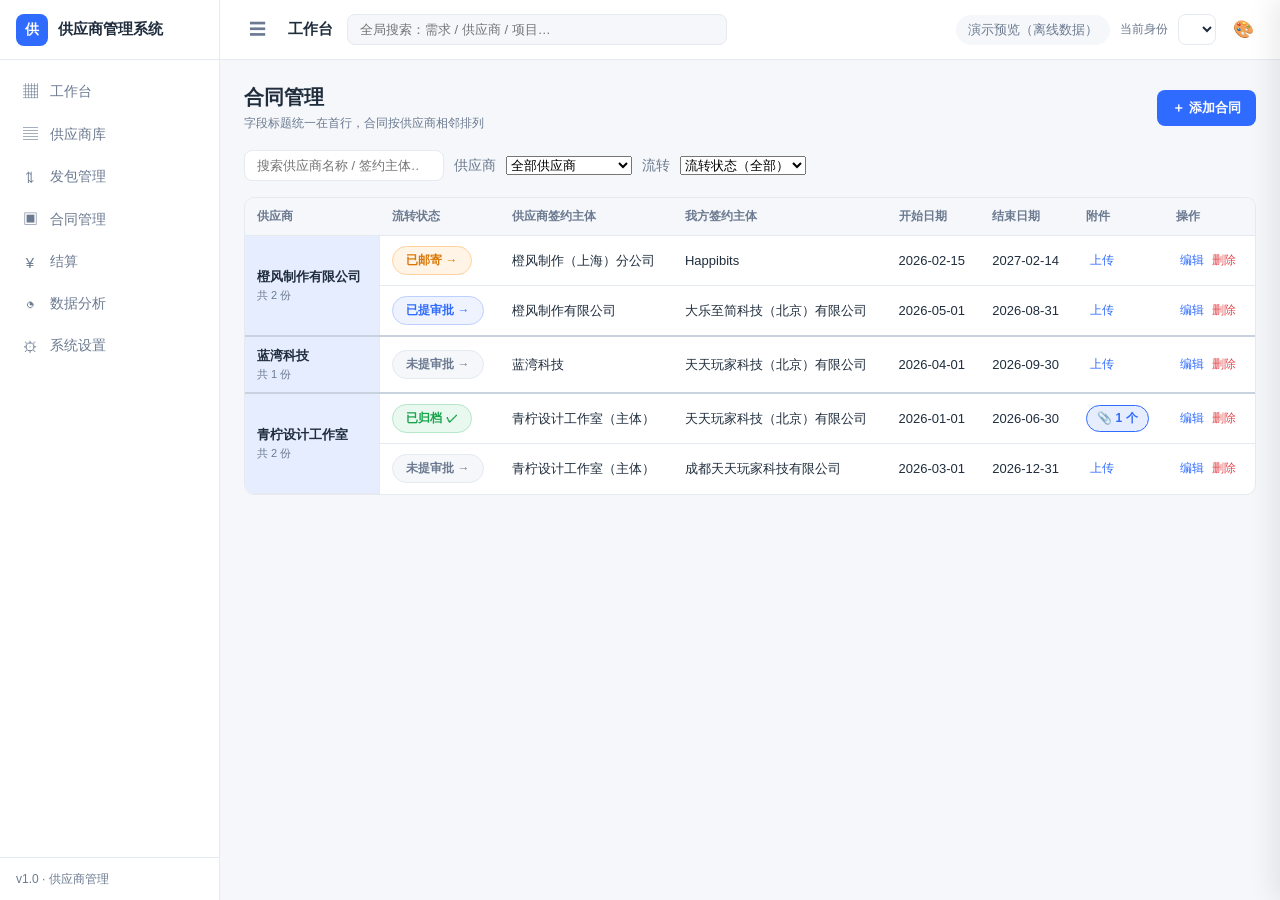
==== preview.html @ 961979a0 "feat: 合同管理改为统一竖排表格（表头仅首行一次，供应商成组合并首列、组间加粗分隔线，去掉品类标签）；新增本地离线预览页 preview.html" ====
<!DOCTYPE html>
<html lang="zh-CN">
<head>
  <meta charset="UTF-8" />
  <meta name="viewport" content="width=device-width, initial-scale=1.0" />
  <title>供应商管理系统 · 离线演示预览</title>
  <link rel="stylesheet" href="css/style.css" />
  <script src="js/vendor/workbuddy-cloud-sdk.js"></script>
</head>
<body>
  <!-- 登录页（预览模式下不会显示） -->
  <div class="login-page" id="loginPage" hidden>
    <div class="login-card">
      <div class="login-brand">
        <div class="logo-mark" id="loginLogoMark">供</div>
        <h1 id="loginSiteName">供应商管理系统</h1>
      </div>
      <p class="login-desc">登录后查看与编辑团队共享的供应商数据</p>
      <div class="login-form" id="loginForm">
        <label class="login-field">
          <span>手机号</span>
          <input type="tel" id="loginPhone" maxlength="11" placeholder="请输入 11 位手机号" autocomplete="tel" />
        </label>
        <label class="login-field">
          <span>验证码</span>
          <div class="otp-row">
            <input type="text" id="loginCode" maxlength="6" placeholder="6 位验证码" autocomplete="one-time-code" />
            <button type="button" class="btn btn-ghost" id="loginSendCode">获取验证码</button>
          </div>
        </label>
        <button type="button" class="btn btn-primary login-submit" id="loginSubmit">登录 / 注册</button>
        <div class="login-divider"><span>或</span></div>
        <button type="button" class="btn btn-wechat" id="loginWechat">微信登录</button>
        <div class="login-error" id="loginError"></div>
      </div>
      <p class="login-foot">登录即表示您同意仅在工作范围内使用本系统数据</p>
    </div>
  </div>

  <div class="app" id="appShell">
    <!-- 侧边栏 -->
    <aside class="sidebar" id="sidebar">
      <div class="sidebar-logo">
        <div class="logo-mark" id="logo-mark">供</div>
        <span class="logo-text" id="logo-text">供应商管理系统</span>
      </div>
      <nav class="sidebar-nav" id="sidebarNav">
        <a class="nav-item" href="#/dashboard" data-route="dashboard">
          <span class="nav-icon">▦</span><span class="nav-label">工作台</span>
        </a>
        <a class="nav-item" href="#/suppliers" data-route="suppliers">
          <span class="nav-icon">▤</span><span class="nav-label">供应商库</span>
        </a>
        <a class="nav-item" href="#/dispatch" data-route="dispatch">
          <span class="nav-icon">⇅</span><span class="nav-label">发包管理</span>
        </a>
        <a class="nav-item" href="#/contracts" data-route="contracts">
          <span class="nav-icon">▣</span><span class="nav-label">合同管理</span>
        </a>
        <a class="nav-item" href="#/settlement" data-route="settlement">
          <span class="nav-icon">¥</span><span class="nav-label">结算</span>
        </a>
        <a class="nav-item" href="#/analytics" data-route="analytics">
          <span class="nav-icon">◔</span><span class="nav-label">数据分析</span>
        </a>
        <a class="nav-item" href="#/settings" data-route="settings">
          <span class="nav-icon">⚙</span><span class="nav-label">系统设置</span>
        </a>
      </nav>
      <div class="sidebar-footer">
        <span class="version-tag" id="versionTag">v1.0 · 供应商管理</span>
      </div>
    </aside>

    <!-- 主区域 -->
    <div class="main" id="mainArea">
      <header class="topbar">
        <button class="icon-btn" id="menuToggle" title="收起/展开菜单">☰</button>
        <div class="breadcrumb" id="breadcrumb">工作台</div>
        <div class="global-search-wrap" id="globalSearchWrap">
          <input type="search" class="global-search" id="globalSearch" placeholder="全局搜索：需求 / 供应商 / 项目…" autocomplete="off" />
          <div class="search-results" id="searchResults"></div>
        </div>
        <div class="topbar-right">
          <span class="user-chip" id="userChip" title="当前登录账号">未登录</span>
          <button class="icon-btn" id="logoutBtn" title="退出登录" hidden>⏻</button>
          <label class="user-label">当前身份</label>
          <select class="user-select" id="currentUserSelect" title="切换当前身份（用于权限模拟）"></select>
          <button class="icon-btn" id="designToggle" title="界面设计器">🎨</button>
        </div>
      </header>
      <main class="content" id="pageContainer"></main>
    </div>
  </div>

  <!-- 供应商自助入库页 -->
  <div class="onboard-page" id="onboardPage" hidden>
    <div class="onboard-box" id="onboardBox"></div>
  </div>

  <!-- 通用弹窗 -->
  <div class="modal-overlay" id="modalOverlay"></div>
  <div class="modal" id="modal" role="dialog"></div>

  <!-- 界面设计器 -->
  <div class="design-overlay" id="designOverlay"></div>
  <aside class="design-panel" id="designPanel">
    <div class="design-panel-head">
      <div class="design-panel-title">🎨 界面设计器</div>
      <button class="icon-btn" id="designClose" title="关闭">✕</button>
    </div>
    <div class="design-panel-body">
      <section class="design-section">
        <h3 class="design-section-title">站点信息</h3>
        <label class="design-field">
          <span>站点标题</span>
          <input type="text" id="designSiteName" />
        </label>
        <label class="design-field">
          <span>Logo 标识（1–2 个字）</span>
          <input type="text" id="designLogoMark" maxlength="2" />
        </label>
      </section>
      <section class="design-section">
        <h3 class="design-section-title">主色调</h3>
        <div class="color-swatches" id="colorSwatches"></div>
        <label class="design-field">
          <span>自定义颜色</span>
          <input type="color" id="designCustomColor" />
        </label>
      </section>
      <section class="design-section">
        <h3 class="design-section-title">外观主题</h3>
        <div class="theme-toggle">
          <button type="button" class="theme-option" data-theme-choice="light">☀️ 浅色</button>
          <button type="button" class="theme-option" data-theme-choice="dark">🌙 深色</button>
        </div>
      </section>
    </div>
    <div class="design-panel-foot">
      <button class="btn btn-ghost" id="designReset">恢复默认</button>
      <button class="btn btn-primary" id="designSave">保存设计</button>
    </div>
  </aside>

  <script src="js/app.js"></script>
  <script>
    /* 离线演示预览：不连接云端，注入演示数据直接渲染（仅本地 preview.html 使用，不影响正式站点） */
    (function () {
      var DEMO_SUPPLIERS = [
        { id: "s1", name: "青柠设计工作室", category: "设计类" },
        { id: "s2", name: "橙风制作有限公司", category: "制作类" },
        { id: "s3", name: "蓝湾科技", category: "科技类" }
      ];
      var DEMO_CONTRACTS = [
        { id: "c1", supplierId: "s1", supplierParty: "青柠设计工作室（主体）", ourParty: "天天玩家科技（北京）有限公司", startDate: "2026-01-01", endDate: "2026-06-30", flowStatus: "已归档", files: [{ name: "合同扫描件.pdf", size: 524288 }] },
        { id: "c2", supplierId: "s1", supplierParty: "青柠设计工作室（主体）", ourParty: "成都天天玩家科技有限公司", startDate: "2026-03-01", endDate: "2026-12-31", flowStatus: "未提审批", files: [] },
        { id: "c3", supplierId: "s2", supplierParty: "橙风制作（上海）分公司", ourParty: "Happibits", startDate: "2026-02-15", endDate: "2027-02-14", flowStatus: "已邮寄", files: [] },
        { id: "c4", supplierId: "s2", supplierParty: "橙风制作有限公司", ourParty: "大乐至简科技（北京）有限公司", startDate: "2026-05-01", endDate: "2026-08-31", flowStatus: "已提审批", files: [] },
        { id: "c5", supplierId: "s3", supplierParty: "蓝湾科技", ourParty: "天天玩家科技（北京）有限公司", startDate: "2026-04-01", endDate: "2026-09-30", flowStatus: "未提审批", files: [] }
      ];

      var injected = false;
      function inject() {
        if (injected) return;
        var d = window.__spmDebug;
        if (!d) return;
        injected = true;
        d.setSessionFake({ name: "演示预览" });
        d.seed(DEMO_SUPPLIERS, DEMO_CONTRACTS);
        var login = document.getElementById("loginPage");
        login.hidden = true;
        var shell = document.getElementById("appShell");
        shell.style.display = "";
        var chip = document.getElementById("userChip");
        chip.textContent = "演示预览（离线数据）";
        var logout = document.getElementById("logoutBtn");
        logout.hidden = true;
        d.renderContracts();
        // 兜底守护：若初始化收尾流程又把登录页显示出来，立即恢复预览视图
        new MutationObserver(function () {
          if (login.hidden === false) {
            login.hidden = true;
            shell.style.display = "";
            d.renderContracts();
          }
        }).observe(login, { attributes: true, attributeFilter: ["hidden"] });
      }

      (function attempt() {
        var d = window.__spmDebug;
        var login = document.getElementById("loginPage");
        if (!d || !login) return setTimeout(attempt, 100);
        // 登录页已显示说明初始化已走到终态，稍等片刻再注入
        if (!login.hidden) return setTimeout(inject, 500);
        inject();
      })();
    })();
  </script>
</body>
</html>
---- css/style.css ----
/* ========== 供应商管理系统 · 全功能样式 ========== */
:root {
  --bg: #f5f7fa;
  --surface: #ffffff;
  --border: #e5e9f0;
  --border-strong: #c9d3e0;
  --text: #1f2d3d;
  --text-secondary: #6b7a90;
  --primary: #2f6bff;
  --primary-soft: #eaf1ff;
  --danger: #e5484d;
  --success: #1e9e5a;
  --warning: #e8842f;
  --radius: 10px;
  --sidebar-w: 220px;
  --sidebar-w-collapsed: 64px;
  --topbar-h: 60px;
}

* { margin: 0; padding: 0; box-sizing: border-box; }
[hidden] { display: none !important; }

html, body { height: 100%; }

body {
  font-family: "PingFang SC", "Microsoft YaHei", "Segoe UI", sans-serif;
  background: var(--bg);
  color: var(--text);
  font-size: 14px;
  -webkit-font-smoothing: antialiased;
}

.app { display: flex; height: 100vh; overflow: hidden; }

a { color: inherit; }

/* ---------- 侧边栏 ---------- */
.sidebar {
  width: var(--sidebar-w);
  background: var(--surface);
  border-right: 1px solid var(--border);
  display: flex;
  flex-direction: column;
  transition: width .2s ease;
  flex-shrink: 0;
}
.sidebar.collapsed { width: var(--sidebar-w-collapsed); }
.sidebar.collapsed .logo-text,
.sidebar.collapsed .nav-item span:not(.nav-icon),
.sidebar.collapsed .sidebar-footer { display: none; }
.sidebar.collapsed .nav-item { justify-content: center; }

.sidebar-logo {
  height: var(--topbar-h);
  display: flex; align-items: center; gap: 10px;
  padding: 0 16px; border-bottom: 1px solid var(--border);
}
.logo-mark {
  width: 32px; height: 32px; border-radius: 8px;
  background: var(--primary); color: #fff;
  display: flex; align-items: center; justify-content: center;
  font-weight: 700; flex-shrink: 0;
}
.logo-text { font-weight: 600; font-size: 15px; white-space: nowrap; }

.sidebar-nav { flex: 1; padding: 12px 8px; overflow-y: auto; }
.nav-item {
  display: flex; align-items: center; gap: 10px;
  padding: 10px 12px; border-radius: 8px;
  color: var(--text-secondary); text-decoration: none;
  margin-bottom: 4px; transition: background .15s, color .15s; white-space: nowrap;
}
.nav-item:hover { background: var(--primary-soft); color: var(--primary); }
.nav-item.active { background: var(--primary-soft); color: var(--primary); font-weight: 600; }
.nav-icon { width: 20px; text-align: center; font-size: 15px; flex-shrink: 0; }

.sidebar-footer { padding: 12px 16px; border-top: 1px solid var(--border); }
.version-tag { font-size: 12px; color: var(--text-secondary); }

/* ---------- 主区域 ---------- */
.main { flex: 1; display: flex; flex-direction: column; min-width: 0; }

.topbar {
  height: var(--topbar-h);
  background: var(--surface);
  border-bottom: 1px solid var(--border);
  display: flex; align-items: center; gap: 14px;
  padding: 0 20px; flex-shrink: 0;
}
.icon-btn {
  background: none; border: none; font-size: 17px; cursor: pointer;
  color: var(--text-secondary); width: 34px; height: 34px; border-radius: 8px;
  flex-shrink: 0;
}
.icon-btn:hover { background: var(--primary-soft); color: var(--primary); }

.breadcrumb { font-weight: 600; font-size: 15px; white-space: nowrap; }

.global-search-wrap { position: relative; flex: 1; max-width: 380px; }
.global-search {
  width: 100%; padding: 7px 12px;
  border: 1px solid var(--border); border-radius: 8px;
  background: var(--bg); color: var(--text); outline: none; font-size: 13px;
}
.global-search:focus { border-color: var(--primary); background: var(--surface); }
.search-results {
  position: absolute; top: 42px; left: 0; right: 0;
  background: var(--surface); border: 1px solid var(--border); border-radius: 10px;
  box-shadow: 0 10px 30px rgba(0,0,0,.12); display: none; z-index: 50;
  max-height: 340px; overflow-y: auto;
}
.search-results.show { display: block; }
.search-group { padding: 8px 12px 2px; font-size: 12px; color: var(--text-secondary); }
.search-item {
  padding: 8px 12px; cursor: pointer; font-size: 13px;
  display: flex; justify-content: space-between; gap: 8px; align-items: center;
}
.search-item:hover { background: var(--primary-soft); }
.search-item .si-sub { color: var(--text-secondary); font-size: 12px; }

.topbar-right { margin-left: auto; display: flex; align-items: center; gap: 10px; }
.user-label { font-size: 12px; color: var(--text-secondary); }
.user-select {
  padding: 6px 8px; border: 1px solid var(--border); border-radius: 8px;
  background: var(--surface); color: var(--text); font-size: 13px; outline: none;
  max-width: 130px;
}
.user-select:focus { border-color: var(--primary); }

.content { flex: 1; overflow-y: auto; padding: 24px; }

/* ---------- 通用按钮 ---------- */
.btn {
  display: inline-flex; align-items: center; gap: 6px;
  padding: 8px 14px; border-radius: 8px; font-size: 13px;
  cursor: pointer; border: 1px solid transparent; line-height: 1.4;
  white-space: nowrap;
}
.btn-primary { background: var(--primary); color: #fff; font-weight: 600; }
.btn-primary:hover { filter: brightness(1.07); }
.btn-ghost { background: var(--surface); color: var(--text); border-color: var(--border); }
.btn-ghost:hover { border-color: var(--primary); color: var(--primary); }
.btn-danger { background: #fdeaea; color: var(--danger); }
.btn-danger:hover { background: #fad5d5; }
.btn-outline { background: transparent; color: var(--primary); border-color: var(--primary); }
.btn-outline:hover { background: var(--primary-soft); }
.btn-sm { padding: 4px 9px; font-size: 12px; border-radius: 6px; }
.btn:disabled { opacity: .5; cursor: not-allowed; }

/* ---------- 页面头 & 工具栏 ---------- */
.page-head {
  display: flex; align-items: center; justify-content: space-between;
  margin-bottom: 18px; gap: 12px; flex-wrap: wrap;
}
.page-title { font-size: 20px; font-weight: 700; }
.page-sub { font-size: 12px; color: var(--text-secondary); margin-top: 4px; font-weight: 400; }
.page-actions { display: flex; gap: 10px; flex-wrap: wrap; }

.toolbar {
  display: flex; align-items: center; gap: 10px; flex-wrap: wrap;
  margin-bottom: 16px;
}
.toolbar .spacer { flex: 1; }
.search-box input {
  padding: 7px 12px; border: 1px solid var(--border); border-radius: 8px;
  background: var(--surface); color: var(--text); font-size: 13px; outline: none;
  min-width: 200px;
}
.search-box input:focus { border-color: var(--primary); }

.filter-bar { display: flex; gap: 10px; flex-wrap: wrap; align-items: center; margin-bottom: 16px; }
.filter-item { display: flex; flex-direction: column; gap: 3px; }
.filter-item > span { font-size: 11px; color: var(--text-secondary); }
.filter-item select, .filter-item input {
  padding: 6px 10px; border: 1px solid var(--border); border-radius: 8px;
  background: var(--surface); color: var(--text); font-size: 13px; outline: none;
  min-width: 120px;
}
.filter-item select:focus, .filter-item input:focus { border-color: var(--primary); }

/* ---------- 卡片 & 统计 ---------- */
.stat-row { display: grid; grid-template-columns: repeat(auto-fit, minmax(160px, 1fr)); gap: 14px; margin-bottom: 20px; }
.stat-card {
  background: var(--surface); border: 1px solid var(--border); border-radius: var(--radius);
  padding: 16px 18px; cursor: default;
}
.stat-card.clickable { cursor: pointer; transition: box-shadow .15s, transform .15s; }
.stat-card.clickable:hover { box-shadow: 0 6px 18px rgba(0,0,0,.08); transform: translateY(-2px); }
.stat-label { font-size: 12px; color: var(--text-secondary); margin-bottom: 6px; }
.stat-value { font-size: 26px; font-weight: 700; line-height: 1.1; }
.stat-value .unit { font-size: 14px; font-weight: 500; color: var(--text-secondary); margin-left: 2px; }
.stat-sub { font-size: 12px; color: var(--text-secondary); margin-top: 6px; }

.card {
  background: var(--surface); border: 1px solid var(--border); border-radius: var(--radius);
  padding: 18px; margin-bottom: 18px;
}
.card-head { display: flex; align-items: center; justify-content: space-between; margin-bottom: 14px; gap: 10px; }
.card-title { font-size: 15px; font-weight: 600; }

/* ---------- 徽章 ---------- */
.badge {
  display: inline-flex; align-items: center; gap: 4px;
  padding: 2px 9px; border-radius: 999px; font-size: 12px; font-weight: 600;
  line-height: 1.7; white-space: nowrap;
}
.badge.gray   { background: #eef1f5; color: #5b6b7d; }
.badge.blue   { background: #e7f0ff; color: #2f6bff; }
.badge.green  { background: #e4f6ec; color: #1e9e5a; }
.badge.red    { background: #fdeaea; color: #e5484d; }
.badge.orange { background: #fff0e0; color: #e8842f; }
.badge.purple { background: #f0eaff; color: #7c5cff; }

.tag {
  display: inline-block; padding: 1px 7px; border-radius: 5px; font-size: 11px;
  background: var(--bg); border: 1px solid var(--border); color: var(--text-secondary);
  margin: 1px 2px 1px 0;
}

/* ---------- 表格 ---------- */
.table-wrap { background: var(--surface); border: 1px solid var(--border); border-radius: var(--radius); overflow: auto; }
.data-table { width: 100%; border-collapse: collapse; font-size: 13px; min-width: 640px; }
.data-table th, .data-table td {
  padding: 10px 12px; text-align: left; border-bottom: 1px solid var(--border);
  vertical-align: middle;
}
.data-table thead th {
  background: var(--bg); color: var(--text-secondary); font-weight: 600; font-size: 12px;
  white-space: nowrap; position: sticky; top: 0; z-index: 2;
}
.data-table tbody tr:last-child td { border-bottom: none; }
.data-table tbody tr:hover { background: var(--primary-soft); }
.data-table .num { text-align: right; font-variant-numeric: tabular-nums; }
.data-table td .cell-sub { font-size: 11px; color: var(--text-secondary); }
.row-actions { display: flex; gap: 6px; white-space: nowrap; }
.link-btn { background: none; border: none; color: var(--primary); cursor: pointer; font-size: 12px; padding: 2px 4px; }
.link-btn:hover { text-decoration: underline; }
.link-btn.danger { color: var(--danger); }

.cell-input, .cell-select {
  padding: 4px 6px; border: 1px solid var(--border); border-radius: 6px;
  background: var(--surface); color: var(--text); font-size: 12px; outline: none;
}
.cell-input { width: 70px; }
.cell-input:focus, .cell-select:focus { border-color: var(--primary); }

/* ---------- 看板 ---------- */
.kanban { display: grid; grid-template-columns: repeat(auto-fit, minmax(240px, 1fr)); gap: 14px; }
.kanban-col { background: var(--bg); border-radius: var(--radius); padding: 12px; min-height: 120px; }
.kanban-head {
  display: flex; align-items: center; justify-content: space-between;
  margin-bottom: 10px; font-size: 13px; font-weight: 600; color: var(--text-secondary);
}
.kanban-count { font-size: 12px; background: var(--surface); border: 1px solid var(--border); padding: 1px 8px; border-radius: 999px; }
.kanban-cards { display: flex; flex-direction: column; gap: 8px; }
.kanban-card {
  background: var(--surface); border: 1px solid var(--border); border-radius: 9px;
  padding: 10px 12px; cursor: pointer; transition: box-shadow .15s;
}
.kanban-card:hover { box-shadow: 0 4px 14px rgba(0,0,0,.1); }
.kanban-card .kc-title { font-weight: 600; font-size: 13px; margin-bottom: 6px; }
.kanban-card .kc-meta { display: flex; flex-wrap: wrap; gap: 5px; margin-bottom: 6px; }
.kanban-card .kc-foot { font-size: 11px; color: var(--text-secondary); display: flex; justify-content: space-between; gap: 6px; }
.kanban-empty { text-align: center; color: var(--text-secondary); font-size: 12px; padding: 20px 0; }

/* ---------- 表单 ---------- */
.form-grid { display: grid; grid-template-columns: repeat(2, 1fr); gap: 14px 18px; }
.form-grid .full { grid-column: 1 / -1; }
.form-field { display: flex; flex-direction: column; gap: 5px; }
.form-field > label { font-size: 12px; color: var(--text-secondary); }
.form-field .req { color: var(--danger); margin-left: 2px; }
.form-field input[type="text"],
.form-field input[type="number"],
.form-field input[type="date"],
.form-field input[type="month"],
.form-field select,
.form-field textarea {
  padding: 8px 10px; border: 1px solid var(--border); border-radius: 8px;
  background: var(--surface); color: var(--text); font-size: 13px; outline: none; width: 100%;
  font-family: inherit;
}
.form-field textarea { resize: vertical; min-height: 64px; }
.form-field input:focus, .form-field select:focus, .form-field textarea:focus { border-color: var(--primary); }

.checkbox-grid { display: flex; flex-wrap: wrap; gap: 8px; }
.check-item {
  display: inline-flex; align-items: center; gap: 5px; padding: 5px 10px;
  border: 1px solid var(--border); border-radius: 8px; font-size: 12px; cursor: pointer;
  background: var(--surface); color: var(--text-secondary); user-select: none;
}
.check-item input { display: none; }
.check-item.on { border-color: var(--primary); background: var(--primary-soft); color: var(--primary); font-weight: 600; }

.radio-row { display: flex; gap: 14px; flex-wrap: wrap; }
.radio-row label { display: inline-flex; align-items: center; gap: 5px; font-size: 13px; cursor: pointer; }

/* 文件 */
.file-list { display: flex; flex-direction: column; gap: 6px; }
.file-chip {
  display: flex; align-items: center; gap: 8px; padding: 6px 10px;
  border: 1px solid var(--border); border-radius: 8px; background: var(--bg); font-size: 12px;
}
.file-chip .fname { flex: 1; overflow: hidden; text-overflow: ellipsis; white-space: nowrap; }
.file-chip .fsize { color: var(--text-secondary); font-size: 11px; }
.file-chip a { color: var(--primary); text-decoration: none; font-size: 12px; }
.file-add {
  display: inline-flex; align-items: center; gap: 5px; padding: 7px 12px;
  border: 1px dashed var(--border); border-radius: 8px; cursor: pointer; font-size: 12px;
  color: var(--text-secondary); background: var(--surface);
}
.file-add:hover { border-color: var(--primary); color: var(--primary); }
.file-add input { display: none; }
.file-hint { font-size: 11px; color: var(--text-secondary); margin-top: 4px; }

/* 星级 */
.stars { display: inline-flex; gap: 2px; }
.star { cursor: pointer; font-size: 18px; color: #d6dce4; transition: color .1s; }
.star.on { color: #f5a623; }

/* ---------- 弹窗 ---------- */
.modal-overlay {
  position: fixed; inset: 0; background: rgba(15,20,25,.4);
  opacity: 0; visibility: hidden; transition: opacity .2s, visibility .2s; z-index: 90;
}
.modal-overlay.show { opacity: 1; visibility: visible; }
.modal {
  position: fixed; top: 50%; left: 50%; transform: translate(-50%, -46%);
  width: 720px; max-width: 94vw; max-height: 88vh;
  background: var(--surface); border-radius: 14px; border: 1px solid var(--border);
  box-shadow: 0 20px 60px rgba(0,0,0,.25); display: flex; flex-direction: column;
  opacity: 0; visibility: hidden; transition: opacity .2s, transform .2s, visibility .2s; z-index: 91;
}
.modal.open { opacity: 1; visibility: visible; transform: translate(-50%, -50%); }
.modal.sm { width: 440px; }
.modal-head {
  padding: 16px 20px; border-bottom: 1px solid var(--border);
  display: flex; align-items: center; justify-content: space-between; flex-shrink: 0;
}
.modal-title { font-size: 16px; font-weight: 700; }
.modal-close { font-size: 16px; }
.modal-body { padding: 20px; overflow-y: auto; flex: 1; }
.modal-foot {
  padding: 14px 20px; border-top: 1px solid var(--border);
  display: flex; justify-content: flex-end; gap: 10px; flex-shrink: 0;
}

/* ---------- 空状态 ---------- */
.empty-state { text-align: center; padding: 60px 20px; color: var(--text-secondary); }
.empty-icon { font-size: 40px; margin-bottom: 12px; opacity: .5; }
.empty-title { font-size: 16px; font-weight: 600; color: var(--text); margin-bottom: 6px; }
.empty-desc { font-size: 13px; margin-bottom: 16px; }

/* ---------- 图表 ---------- */
.chart-grid { display: grid; grid-template-columns: repeat(auto-fit, minmax(300px, 1fr)); gap: 16px; }
.chart-widget {
  background: var(--surface); border: 1px solid var(--border); border-radius: var(--radius);
  padding: 16px; position: relative;
}
.chart-widget .widget-head { display: flex; align-items: center; justify-content: space-between; margin-bottom: 14px; }
.chart-widget .widget-title { font-size: 14px; font-weight: 600; }
.chart-widget .widget-del { background: none; border: none; color: var(--text-secondary); cursor: pointer; font-size: 14px; }
.chart-widget .widget-del:hover { color: var(--danger); }

.bar-chart { display: flex; flex-direction: column; gap: 8px; }
.bar-row { display: flex; align-items: center; gap: 8px; font-size: 12px; }
.bar-label { width: 90px; text-align: right; color: var(--text-secondary); overflow: hidden; text-overflow: ellipsis; white-space: nowrap; flex-shrink: 0; }
.bar-track { flex: 1; height: 20px; background: var(--bg); border-radius: 6px; overflow: hidden; }
.bar-fill { height: 100%; background: var(--primary); border-radius: 6px; min-width: 2px; transition: width .4s ease; }
.bar-val { width: 52px; color: var(--text); font-variant-numeric: tabular-nums; flex-shrink: 0; }

.donut-wrap { display: flex; align-items: center; gap: 18px; }
.donut { width: 130px; height: 130px; border-radius: 50%; flex-shrink: 0; }
.donut-legend { display: flex; flex-direction: column; gap: 6px; font-size: 12px; }
.donut-legend .dl-row { display: flex; align-items: center; gap: 7px; }
.donut-legend .dl-dot { width: 10px; height: 10px; border-radius: 3px; flex-shrink: 0; }
.donut-legend .dl-val { margin-left: auto; color: var(--text-secondary); }

.metric-big { font-size: 34px; font-weight: 700; line-height: 1.1; }
.metric-sub { font-size: 12px; color: var(--text-secondary); margin-top: 4px; }

/* ---------- 提示 ---------- */
.hint {
  background: var(--primary-soft); color: var(--primary); border-radius: 8px;
  padding: 10px 14px; font-size: 12px; margin-bottom: 16px; line-height: 1.6;
}
.hint.warn { background: #fff8ec; color: #b06a10; }
.muted { color: var(--text-secondary); }

/* ---------- 设置分组 ---------- */
.settings-section { margin-bottom: 26px; }
.settings-section h3 { font-size: 15px; font-weight: 600; margin-bottom: 12px; }
.group-table { width: 100%; border-collapse: collapse; font-size: 13px; }
.group-table th, .group-table td { padding: 9px 10px; border: 1px solid var(--border); text-align: left; }
.group-table th { background: var(--bg); color: var(--text-secondary); font-weight: 600; font-size: 12px; }
.member-chips { display: flex; flex-wrap: wrap; gap: 5px; }
.member-chip {
  display: inline-flex; align-items: center; gap: 4px; padding: 2px 8px;
  border: 1px solid var(--border); border-radius: 999px; font-size: 11px; cursor: pointer;
  color: var(--text-secondary); background: var(--surface);
}
.member-chip.on { border-color: var(--primary); background: var(--primary-soft); color: var(--primary); }
.member-chip .x { color: var(--text-secondary); }
.member-chip .x:hover { color: var(--danger); }

/* ---------- 供应商自助入库页 ---------- */
.onboard-page {
  position: fixed; inset: 0; background: var(--bg);
  display: flex; align-items: center; justify-content: center; padding: 24px;
  overflow-y: auto; z-index: 100;
}
.onboard-box {
  width: 620px; max-width: 100%; background: var(--surface);
  border: 1px solid var(--border); border-radius: 16px; padding: 30px;
  box-shadow: 0 16px 50px rgba(0,0,0,.12);
}
.onboard-brand { display: flex; align-items: center; gap: 10px; margin-bottom: 8px; }
.onboard-brand .logo-mark { width: 40px; height: 40px; font-size: 18px; }
.onboard-brand h1 { font-size: 20px; font-weight: 700; }
.onboard-desc { color: var(--text-secondary); font-size: 13px; margin-bottom: 22px; }
.onboard-done { text-align: center; padding: 30px 0; }
.onboard-done .big { font-size: 44px; margin-bottom: 14px; }

/* ---------- toast ---------- */
.toast {
  position: fixed; left: 50%; bottom: 32px; transform: translate(-50%, 20px);
  background: #1f2d3d; color: #fff; padding: 10px 18px; border-radius: 8px;
  font-size: 13px; opacity: 0; transition: all .3s ease; z-index: 200;
  box-shadow: 0 6px 20px rgba(0,0,0,.18); max-width: 80vw;
}
.toast.show { opacity: 1; transform: translate(-50%, 0); }

/* ---------- 界面设计器 ---------- */
.design-overlay {
  position: fixed; inset: 0; background: rgba(15,20,25,.32);
  opacity: 0; visibility: hidden; transition: opacity .2s, visibility .2s; z-index: 120;
}
.design-overlay.show { opacity: 1; visibility: visible; }
.design-panel {
  position: fixed; top: 0; right: 0; bottom: 0; width: 340px; max-width: 92vw;
  background: var(--surface); border-left: 1px solid var(--border);
  box-shadow: -8px 0 24px rgba(0,0,0,.08); transform: translateX(100%);
  transition: transform .25s ease; z-index: 121; display: flex; flex-direction: column;
}
.design-panel.open { transform: translateX(0); }
.design-panel-head {
  height: 56px; padding: 0 16px; display: flex; align-items: center; justify-content: space-between;
  border-bottom: 1px solid var(--border); flex-shrink: 0;
}
.design-panel-title { font-weight: 600; font-size: 15px; }
.design-panel-body { flex: 1; overflow-y: auto; padding: 16px; }
.design-section { margin-bottom: 22px; }
.design-section-title { font-size: 12px; color: var(--text-secondary); margin-bottom: 10px; letter-spacing: .5px; }
.design-field { display: block; margin-bottom: 10px; }
.design-field > span { display: block; font-size: 13px; color: var(--text-secondary); margin-bottom: 5px; }
.design-field input[type="text"], .design-field input[type="color"] {
  width: 100%; padding: 8px 10px; border: 1px solid var(--border); border-radius: 8px;
  background: var(--bg); color: var(--text); font-size: 13px; outline: none;
}
.design-field input[type="color"] { height: 40px; padding: 4px; cursor: pointer; }
.design-field input:focus { border-color: var(--primary); }
.color-swatches { display: flex; flex-wrap: wrap; gap: 10px; margin-bottom: 12px; }
.color-swatch {
  width: 34px; height: 34px; border-radius: 50%; border: 2px solid transparent;
  cursor: pointer; box-shadow: inset 0 0 0 2px rgba(255,255,255,.6);
}
.color-swatch.active { border-color: var(--text); }
.theme-toggle { display: flex; gap: 10px; }
.theme-option {
  flex: 1; padding: 10px; border-radius: 8px; border: 1px solid var(--border);
  background: var(--bg); color: var(--text); cursor: pointer; font-size: 13px;
}
.theme-option.active { border-color: var(--primary); background: var(--primary-soft); color: var(--primary); font-weight: 600; }
.design-panel-foot {
  padding: 14px 16px; border-top: 1px solid var(--border); display: flex; gap: 10px; flex-shrink: 0;
}

/* ---------- 响应式 ---------- */
@media (max-width: 768px) {
  .sidebar { position: fixed; z-index: 20; height: 100%; }
  .sidebar.collapsed { width: 0; overflow: hidden; }
  .global-search-wrap { display: none; }
  .form-grid { grid-template-columns: 1fr; }
}

/* ---------- 深色主题 ---------- */
body[data-theme="dark"] {
  --bg: #0f1419;
  --surface: #1a212b;
  --border: #2a3442;
  --border-strong: #46546a;
  --text: #e6ebf2;
  --text-secondary: #8b98a8;
}
body[data-theme="dark"] .data-table thead th { background: #151c25; }
body[data-theme="dark"] .file-chip { background: #151c25; }
body[data-theme="dark"] .kanban-col { background: #151c25; }
body[data-theme="dark"] .badge.gray   { background: #2a3442; color: #9aa8b8; }
body[data-theme="dark"] .badge.blue   { background: #1d2a44; color: #7aa4ff; }
body[data-theme="dark"] .badge.green  { background: #123224; color: #4dd08a; }
body[data-theme="dark"] .badge.red    { background: #3a1d1d; color: #ff7a7a; }
body[data-theme="dark"] .badge.orange { background: #3a2a16; color: #ffb46a; }
body[data-theme="dark"] .badge.purple { background: #2a2144; color: #b39bff; }
body[data-theme="dark"] .hint.warn { background: #2a2214; color: #f0c078; }
body[data-theme="dark"] .star { color: #3a4454; }

/* ---------- 登录页 ---------- */
.login-page {
  position: fixed; inset: 0; z-index: 100;
  display: flex; align-items: center; justify-content: center;
  background:
    radial-gradient(1200px 600px at 80% -10%, rgba(47,107,255,.10), transparent 60%),
    radial-gradient(900px 500px at -10% 110%, rgba(0,180,160,.08), transparent 60%),
    var(--bg);
  padding: 20px;
}
.login-card {
  width: 100%; max-width: 380px;
  background: var(--surface);
  border: 1px solid var(--border);
  border-radius: 16px;
  padding: 32px 28px;
  box-shadow: 0 18px 50px rgba(15, 30, 60, .14);
}
.login-brand { display: flex; align-items: center; gap: 12px; margin-bottom: 8px; }
.login-brand .logo-mark { width: 42px; height: 42px; border-radius: 10px; font-size: 20px; }
.login-brand h1 { font-size: 20px; font-weight: 700; color: var(--text); }
.login-desc { font-size: 13px; color: var(--text-secondary); margin-bottom: 22px; }
.login-field { display: block; margin-bottom: 14px; }
.login-field > span { display: block; font-size: 13px; color: var(--text-secondary); margin-bottom: 6px; }
.login-field input {
  width: 100%; padding: 11px 12px; border: 1px solid var(--border); border-radius: 10px;
  background: var(--bg); color: var(--text); font-size: 14px; outline: none;
}
.login-field input:focus { border-color: var(--primary); background: var(--surface); }
.otp-row { display: flex; gap: 10px; }
.otp-row input { flex: 1; }
.otp-row .btn { flex-shrink: 0; padding: 0 14px; }
.login-submit { width: 100%; padding: 12px; font-size: 15px; margin-top: 4px; }
.login-divider {
  display: flex; align-items: center; gap: 12px;
  color: var(--text-secondary); font-size: 12px; margin: 18px 0;
}
.login-divider::before, .login-divider::after { content: ""; flex: 1; height: 1px; background: var(--border); }
.btn-wechat {
  width: 100%; padding: 12px; font-size: 14px; font-weight: 600; cursor: pointer;
  border: 1px solid transparent; border-radius: 10px;
  background: #07c160; color: #fff;
}
.btn-wechat:hover { background: #06ad56; }
.login-error { min-height: 20px; margin-top: 12px; font-size: 13px; color: #e5484d; text-align: center; }
.login-foot { margin-top: 18px; font-size: 11px; color: var(--text-secondary); text-align: center; }

/* ---------- 顶栏用户信息 ---------- */
.user-chip {
  display: inline-flex; align-items: center; gap: 6px;
  padding: 6px 12px; border-radius: 999px;
  background: var(--primary-soft); color: var(--primary);
  font-size: 13px; font-weight: 600; white-space: nowrap;
}
.user-chip:not(.online) { background: var(--bg); color: var(--text-secondary); font-weight: 400; }

/* ---------- 待审核入库申请 ---------- */
.pending-box {
  border: 1px solid var(--primary);
  background: var(--primary-soft);
  border-radius: 12px; padding: 12px 14px; margin-bottom: 14px;
}
.pending-head { display: flex; align-items: baseline; justify-content: space-between; margin-bottom: 8px; }
.pending-title { font-weight: 700; font-size: 14px; color: var(--primary); }
.pending-row {
  display: flex; align-items: center; justify-content: space-between; gap: 12px;
  background: var(--surface); border: 1px solid var(--border); border-radius: 10px;
  padding: 10px 14px; margin-top: 8px;
}
.pending-info { display: flex; flex-direction: column; gap: 3px; font-size: 13px; }
.pending-acts { display: flex; gap: 8px; flex-shrink: 0; }
.btn-sm { padding: 6px 12px; font-size: 12px; }
body[data-theme="dark"] .pending-box { background: rgba(47,107,255,.10); }
body[data-theme="dark"] .pending-row { background: #151c25; }

/* ---------- 合同表：表头统一首行，供应商成组竖排 ---------- */
.contracts-table th, .contracts-table td { white-space: nowrap; }
.contracts-table td.ct-sup-cell {
  text-align: left;
  vertical-align: middle;
  background: var(--primary-soft);
  border-right: 1px solid var(--border);
  min-width: 130px;
}
.ct-sup-name { font-weight: 700; color: var(--text); font-size: 13px; white-space: nowrap; }
.ct-sup-count { font-size: 11px; color: var(--text-secondary); margin-top: 2px; }
/* 不同供应商之间加粗分隔线 */
.contracts-table tbody tr.ct-group-start td { border-top: 2px solid var(--border-strong); }
.contracts-table tbody tr:first-child.ct-group-start td { border-top: none; }
body[data-theme="dark"] .contracts-table td.ct-sup-cell { background: rgba(47,107,255,.12); }

/* ---------- 合同表单：我方主体单选 ---------- */
.select-with-add select { width: 100%; }

/* ---------- 我方主体自定义添加 ---------- */
.custom-party-box {
  display: flex; align-items: center; gap: 8px;
  margin-top: 8px;
}
.custom-party-box input {
  flex: 1; min-width: 0;
  padding: 8px 10px;
  border: 1px solid var(--border);
  border-radius: 8px;
  background: var(--bg); color: var(--text);
  font-size: 13px; outline: none;
}
.custom-party-box input:focus { border-color: var(--primary); }

/* ---------- 合同流转状态流程按钮 ---------- */
.flow-btn {
  display: inline-flex; align-items: center; gap: 4px;
  padding: 5px 13px; border-radius: 999px;
  border: 1px solid var(--border);
  background: var(--bg); color: var(--text-secondary);
  font-size: 12px; font-weight: 600; cursor: pointer;
  white-space: nowrap;
  transition: all .15s;
}
.flow-btn:hover:not(:disabled) { border-color: var(--primary); color: var(--primary); }
.flow-btn.f-1 { background: #eef3ff; border-color: #bcd0ff; color: #2f6bff; }
.flow-btn.f-2 { background: #fff4e6; border-color: #ffd29e; color: #d97706; }
.flow-btn.f-3 { background: #e9f9ef; border-color: #b5e6c6; color: #16a34a; }
.flow-btn:disabled { cursor: default; opacity: 1; }
body[data-theme="dark"] .flow-btn { background: var(--bg); border-color: var(--border); color: var(--text-secondary); }
body[data-theme="dark"] .flow-btn.f-1 { background: rgba(47,107,255,.15); border-color: rgba(47,107,255,.5); color: #7ea6ff; }
body[data-theme="dark"] .flow-btn.f-2 { background: rgba(255,150,50,.12); border-color: rgba(255,170,80,.45); color: #ffb35c; }
body[data-theme="dark"] .flow-btn.f-3 { background: rgba(22,163,74,.15); border-color: rgba(34,197,94,.45); color: #4ade80; }

/* ---------- 合同附件 ---------- */
.file-chip {
  display: inline-flex; align-items: center; gap: 4px;
  padding: 4px 10px;
  border: 1px solid var(--primary); border-radius: 999px;
  background: var(--primary-soft); color: var(--primary);
  font-size: 12px; font-weight: 600; cursor: pointer;
}
.file-chip:hover { background: var(--primary); color: #fff; }
.file-manager {
  display: flex; flex-direction: column; gap: 8px;
  max-height: 320px; overflow-y: auto;
  padding-right: 2px;
}
.file-row {
  display: flex; align-items: center; gap: 12px;
  padding: 10px 12px;
  border: 1px solid var(--border);
  border-radius: 10px;
  background: var(--bg);
}
.file-icon { font-size: 18px; flex-shrink: 0; }
.file-info { flex: 1; min-width: 0; }
.file-name {
  font-size: 13px; font-weight: 600; color: var(--text);
  overflow: hidden; text-overflow: ellipsis; white-space: nowrap;
}
.file-meta { font-size: 11px; color: var(--text-secondary); margin-top: 2px; }
.file-acts { display: flex; gap: 8px; flex-shrink: 0; }
.file-empty {
  padding: 28px 12px; text-align: center;
  font-size: 13px; color: var(--text-secondary);
  border: 1px dashed var(--border); border-radius: 10px;
}
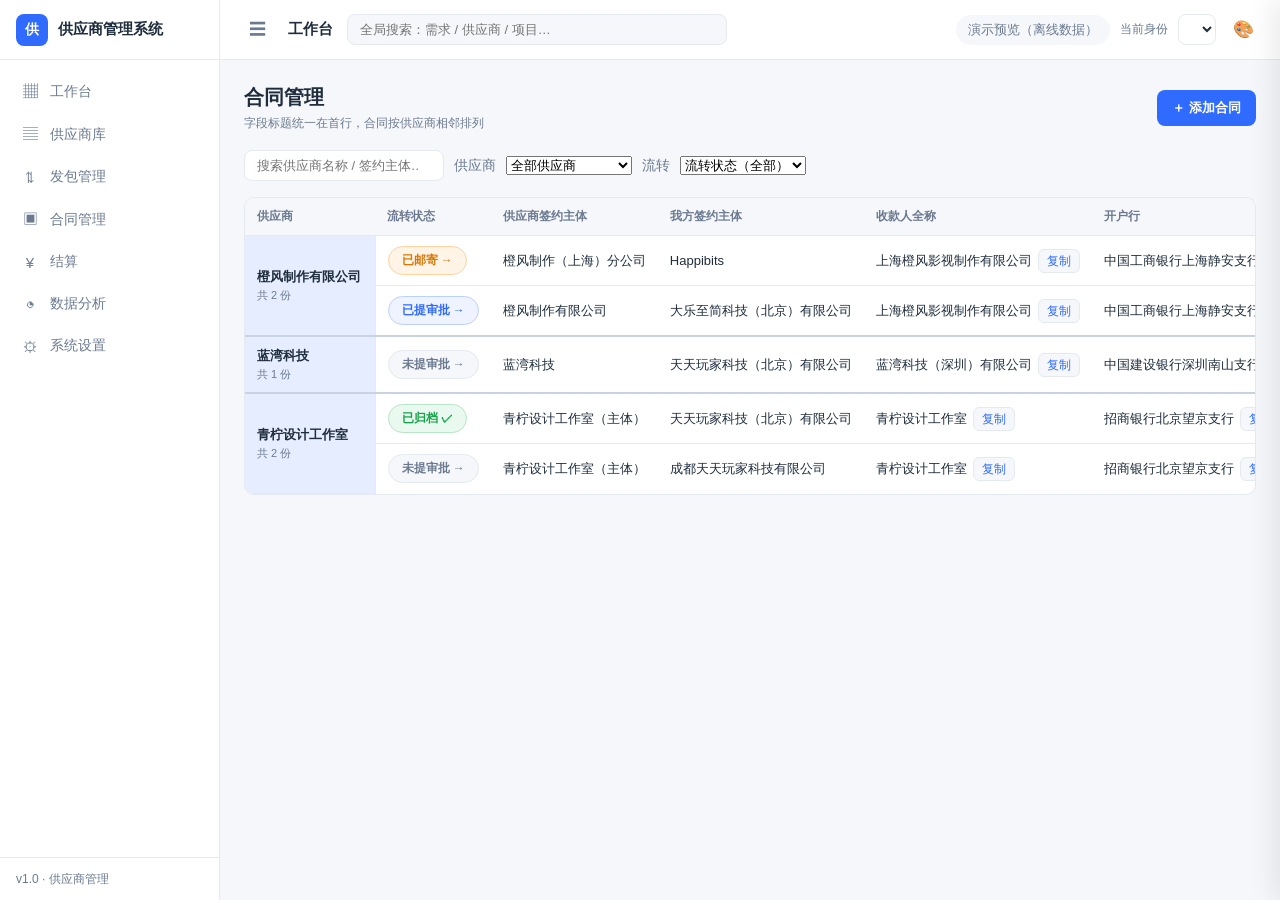
==== commit 837fc55f: "feat: 合同管理新增收款信息（收款人全称/开户行/银行账号），表格展示并支持一键复制" ====
--- a/preview.html
+++ b/preview.html
@@ -153,11 +153,11 @@
         { id: "s3", name: "蓝湾科技", category: "科技类" }
       ];
       var DEMO_CONTRACTS = [
-        { id: "c1", supplierId: "s1", supplierParty: "青柠设计工作室（主体）", ourParty: "天天玩家科技（北京）有限公司", startDate: "2026-01-01", endDate: "2026-06-30", flowStatus: "已归档", files: [{ name: "合同扫描件.pdf", size: 524288 }] },
-        { id: "c2", supplierId: "s1", supplierParty: "青柠设计工作室（主体）", ourParty: "成都天天玩家科技有限公司", startDate: "2026-03-01", endDate: "2026-12-31", flowStatus: "未提审批", files: [] },
-        { id: "c3", supplierId: "s2", supplierParty: "橙风制作（上海）分公司", ourParty: "Happibits", startDate: "2026-02-15", endDate: "2027-02-14", flowStatus: "已邮寄", files: [] },
-        { id: "c4", supplierId: "s2", supplierParty: "橙风制作有限公司", ourParty: "大乐至简科技（北京）有限公司", startDate: "2026-05-01", endDate: "2026-08-31", flowStatus: "已提审批", files: [] },
-        { id: "c5", supplierId: "s3", supplierParty: "蓝湾科技", ourParty: "天天玩家科技（北京）有限公司", startDate: "2026-04-01", endDate: "2026-09-30", flowStatus: "未提审批", files: [] }
+        { id: "c1", supplierId: "s1", supplierParty: "青柠设计工作室（主体）", ourParty: "天天玩家科技（北京）有限公司", payeeName: "青柠设计工作室", bankName: "招商银行北京望京支行", bankAccount: "1109 0789 1234 5678", startDate: "2026-01-01", endDate: "2026-06-30", flowStatus: "已归档", files: [{ name: "合同扫描件.pdf", size: 524288 }] },
+        { id: "c2", supplierId: "s1", supplierParty: "青柠设计工作室（主体）", ourParty: "成都天天玩家科技有限公司", payeeName: "青柠设计工作室", bankName: "招商银行北京望京支行", bankAccount: "1109 0789 1234 5678", startDate: "2026-03-01", endDate: "2026-12-31", flowStatus: "未提审批", files: [] },
+        { id: "c3", supplierId: "s2", supplierParty: "橙风制作（上海）分公司", ourParty: "Happibits", payeeName: "上海橙风影视制作有限公司", bankName: "中国工商银行上海静安支行", bankAccount: "6222 0201 0088 9988 66", startDate: "2026-02-15", endDate: "2027-02-14", flowStatus: "已邮寄", files: [] },
+        { id: "c4", supplierId: "s2", supplierParty: "橙风制作有限公司", ourParty: "大乐至简科技（北京）有限公司", payeeName: "上海橙风影视制作有限公司", bankName: "中国工商银行上海静安支行", bankAccount: "6222 0201 0088 9988 66", startDate: "2026-05-01", endDate: "2026-08-31", flowStatus: "已提审批", files: [] },
+        { id: "c5", supplierId: "s3", supplierParty: "蓝湾科技", ourParty: "天天玩家科技（北京）有限公司", payeeName: "蓝湾科技（深圳）有限公司", bankName: "中国建设银行深圳南山支行", bankAccount: "4420 1531 6688 1234 567", startDate: "2026-04-01", endDate: "2026-09-30", flowStatus: "未提审批", files: [] }
       ];
 
       var injected = false;
--- a/css/style.css
+++ b/css/style.css
@@ -344,6 +344,10 @@
   display: flex; justify-content: flex-end; gap: 10px; flex-shrink: 0;
 }
 
+/* ---------- 居中确认弹窗 ---------- */
+.confirm-dialog { text-align: center; padding: 6px 0; }
+.confirm-text { font-size: 14px; color: var(--text); line-height: 1.6; }
+
 /* ---------- 空状态 ---------- */
 .empty-state { text-align: center; padding: 60px 20px; color: var(--text-secondary); }
 .empty-icon { font-size: 40px; margin-bottom: 12px; opacity: .5; }
@@ -594,6 +598,24 @@
 .contracts-table tbody tr:first-child.ct-group-start td { border-top: none; }
 body[data-theme="dark"] .contracts-table td.ct-sup-cell { background: rgba(47,107,255,.12); }
 
+/* 收款信息单元格：值 + 一键复制 */
+.copy-cell { display: inline-flex; align-items: center; gap: 6px; white-space: nowrap; }
+.copy-cell > span { color: var(--text); }
+.copy-btn {
+  flex-shrink: 0;
+  display: inline-flex; align-items: center;
+  padding: 2px 8px;
+  font-size: 12px; line-height: 1.5;
+  border: 1px solid var(--border);
+  border-radius: 6px;
+  background: var(--bg);
+  color: var(--primary);
+  cursor: pointer;
+  transition: background .15s, border-color .15s;
+}
+.copy-btn:hover { background: var(--primary-soft); border-color: var(--primary); }
+.copy-btn:active { transform: translateY(1px); }
+
 /* ---------- 合同表单：我方主体单选 ---------- */
 .select-with-add select { width: 100%; }
 
